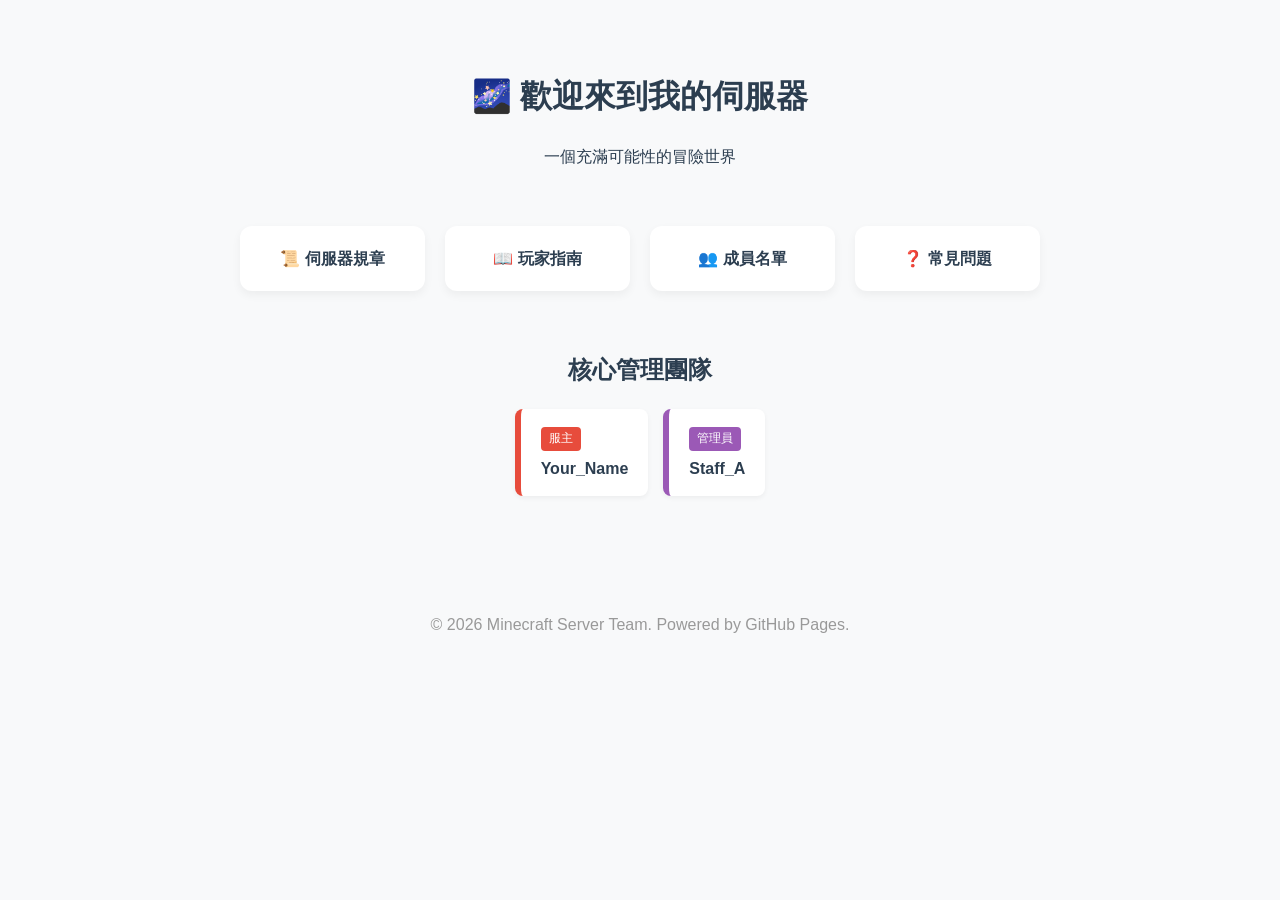
==== index.html @ 70617437 "新增首頁和樣式檔案，建立伺服器的基本結構與樣式" ====
<!DOCTYPE html>
<html lang="zh-TW">
<head>
    <meta charset="UTF-8">
    <meta name="viewport" content="width=device-width, initial-scale=1.0">
    <title>我的 Minecraft 伺服器首頁</title>
    <link rel="stylesheet" href="style.css">
</head>
<body>

    <header class="fade-in" style="text-align: center; margin-top: 50px;">
        <h1>🌌 歡迎來到我的伺服器</h1>
        <p>一個充滿可能性的冒險世界</p>
    </header>

    <div class="nav-grid fade-in" style="animation-delay: 0.2s;">
        <a href="rules.html" class="nav-item">📜 伺服器規章</a>
        <a href="guide.html" class="nav-item">📖 玩家指南</a>
        <a href="members.html" class="nav-item">👥 成員名單</a>
        <a href="faq.html" class="nav-item">❓ 常見問題</a>
    </div>

    <section class="fade-in" style="animation-delay: 0.4s; width: 90%; max-width: 800px;">
        <h2 style="text-align: center;">核心管理團隊</h2>
        <div class="member-list">
            <div class="member-card rank-owner">
                <span class="rank-tag bg-owner">服主</span>
                <div><strong>Your_Name</strong></div>
            </div>
            <div class="member-card rank-admin">
                <span class="rank-tag bg-admin">管理員</span>
                <div><strong>Staff_A</strong></div>
            </div>
        </div>
    </section>

    <footer class="fade-in" style="margin-top: 100px; padding-bottom: 50px; color: #999;">
        <p>© 2026 Minecraft Server Team. Powered by GitHub Pages.</p>
    </footer>

</body>
</html>
---- style.css ----
/* 變數定義：方便以後一鍵改色 */
:root {
    --bg-color: #f8f9fa;
    --card-bg: #ffffff;
    --primary-blue: #3498db;
    --text-main: #2c3e50;
    
    /* 職位顏色 */
    --color-owner: #e74c3c;      /* 服主 */
    --color-admin: #9b59b6;      /* 管理員 */
    --color-pr: #e91e63;         /* 公關 */
    --color-dev: #2ecc71;        /* 插件師 */
}

body {
    font-family: "PingFang TC", "Microsoft JhengHei", sans-serif;
    background-color: var(--bg-color);
    color: var(--text-main);
    margin: 0;
    line-height: 1.6;
    display: flex;
    flex-direction: column;
    align-items: center;
}

/* 緩慢顯現動畫 */
.fade-in {
    opacity: 0;
    transform: translateY(20px);
    animation: fadeIn 1s ease-out forwards;
}

@keyframes fadeIn {
    to { opacity: 1; transform: translateY(0); }
}

/* 導覽卡片 */
.nav-grid {
    display: grid;
    grid-template-columns: repeat(auto-fit, minmax(140px, 1fr));
    gap: 20px;
    width: 90%;
    max-width: 800px;
    margin: 40px 0;
}

.nav-item {
    background: var(--card-bg);
    padding: 20px;
    border-radius: 12px;
    text-align: center;
    text-decoration: none;
    color: inherit;
    font-weight: bold;
    box-shadow: 0 4px 10px rgba(0,0,0,0.05);
    transition: 0.3s;
}

.nav-item:hover {
    transform: translateY(-8px);
    box-shadow: 0 8px 20px rgba(52, 152, 219, 0.3);
    color: var(--primary-blue);
}

/* 成員卡片樣式 */
.member-list {
    display: flex;
    flex-wrap: wrap;
    gap: 15px;
    justify-content: center;
}

.member-card {
    background: white;
    padding: 15px 20px;
    border-radius: 8px;
    border-left: 6px solid #ddd;
    box-shadow: 0 2px 5px rgba(0,0,0,0.05);
}

.rank-tag {
    font-size: 12px;
    padding: 2px 8px;
    border-radius: 4px;
    color: white;
    margin-bottom: 5px;
    display: inline-block;
}

/* 職位對應 */
.rank-owner { border-left-color: var(--color-owner); }
.bg-owner { background-color: var(--color-owner); }
.rank-admin { border-left-color: var(--color-admin); }
.bg-admin { background-color: var(--color-admin); }
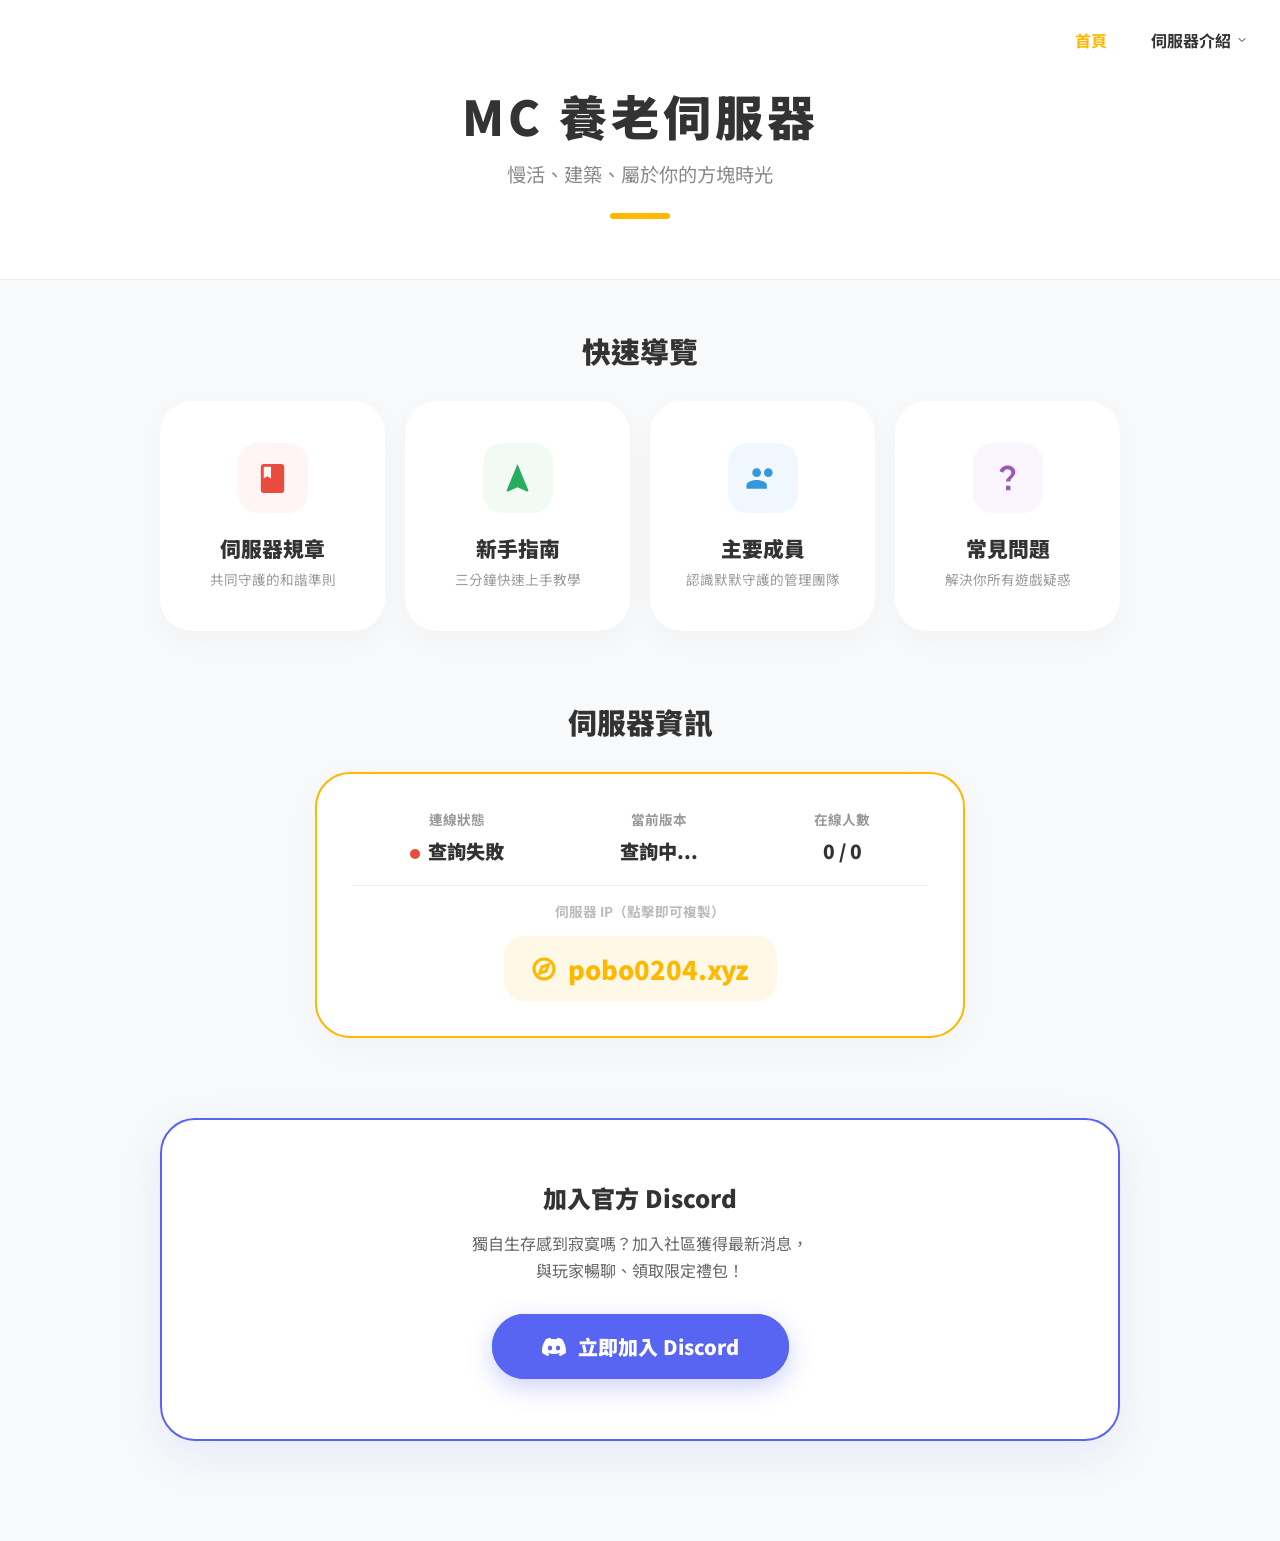
==== commit fa873020: "feat: Add server rules page with structured layout and styles - Created `rule.html` for server rules" ====
--- a/index.html
+++ b/index.html
@@ -3,40 +3,108 @@
 <head>
     <meta charset="UTF-8">
     <meta name="viewport" content="width=device-width, initial-scale=1.0">
-    <title>我的 Minecraft 伺服器首頁</title>
-    <link rel="stylesheet" href="style.css">
+    <title>首頁 | MC 養老伺服器</title>
+    <link rel="stylesheet" href="styles/base.css">
+    <link rel="stylesheet" href="styles/style.css">
+    <link rel="stylesheet" href="styles/navbar.css">
 </head>
 <body>
+    <nav class="navbar">
+        <a href="/index.html" class="nav-link active">首頁</a>
+        <div class="dropdown">
+            <a href="#" class="nav-link dropdown-toggle">
+                伺服器介紹
+                <svg width="12" height="12" viewBox="0 0 24 24" fill="none" stroke="currentColor" stroke-width="2" stroke-linecap="round" stroke-linejoin="round"><polyline points="6 9 12 15 18 9"></polyline></svg>
+            </a>
+            <ul class="dropdown-menu">
+                <li><a href="/pages/rules.html" class="dropdown-item">伺服器規章</a></li>
+                <li><a href="/pages/member.html" class="dropdown-item">主要成員</a></li>
+                <li><a href="/pages/command.html" class="dropdown-item">常用指令</a></li>
+                <li><a href="/pages/qa.html" class="dropdown-item">常見問題</a></li>
+            </ul>
+        </div>
+    </nav>
 
-    <header class="fade-in" style="text-align: center; margin-top: 50px;">
-        <h1>🌌 歡迎來到我的伺服器</h1>
-        <p>一個充滿可能性的冒險世界</p>
+    <header class="header">
+        <h1>MC 養老伺服器</h1>
+        <p class="header-desc">慢活、建築、屬於你的方塊時光</p>
+        <div class="header-line"></div>
     </header>
 
-    <div class="nav-grid fade-in" style="animation-delay: 0.2s;">
-        <a href="rules.html" class="nav-item">📜 伺服器規章</a>
-        <a href="guide.html" class="nav-item">📖 玩家指南</a>
-        <a href="members.html" class="nav-item">👥 成員名單</a>
-        <a href="faq.html" class="nav-item">❓ 常見問題</a>
+    <div class="container">
+        
+        <h2 class="section-title">快速導覽</h2>
+        <div class="nav-grid">
+            <a href="/pages/rules.html" class="nav-card animated-card" style="--t-color: var(--rule-color); --t-glow: rgba(231,76,60,0.2); --t-bg: #fff5f5;">
+                <div class="nav-icon">
+                    <svg class="svg-icon" viewBox="0 0 24 24"><path d="M18 2H6c-1.1 0-2 .9-2 2v16c0 1.1.9 2 2 2h12c1.1 0 2-.9 2-2V4c0-1.1-.9-2-2-2zM6 4h5v8l-2.5-1.5L6 12V4z"/></svg>
+                </div>
+                <h3>伺服器規章</h3>
+                <p>共同守護的和諧準則</p>
+            </a>
+
+            <a href="/pages/guide.html" class="nav-card animated-card" style="--t-color: var(--guide-color); --t-glow: rgba(39,174,96,0.2); --t-bg: #f2faf3;">
+                <div class="nav-icon">
+                    <svg class="svg-icon" viewBox="0 0 24 24"><path d="M12 2L4.5 20.29l.71.71L12 18l6.79 3 .71-.71z"/></svg>
+                </div>
+                <h3>新手指南</h3>
+                <p>三分鐘快速上手教學</p>
+            </a>
+
+            <a href="/pages/member.html" class="nav-card animated-card" style="--t-color: var(--staff-color); --t-glow: rgba(52,152,219,0.2); --t-bg: #f0f7ff;">
+                <div class="nav-icon">
+                    <svg class="svg-icon" viewBox="0 0 24 24"><path d="M16 11c1.66 0 2.99-1.34 2.99-3S17.66 5 16 5s-3 1.34-3 3 1.34 3 3 3zm-8 0c1.66 0 2.99-1.34 2.99-3S9.66 5 8 5 5 6.34 5 8s1.34 3 3 3zm0 2c-2.33 0-7 1.17-7 3.5V19h14v-2.5c0-2.33-4.67-3.5-7-3.5z"/></svg>
+                </div>
+                <h3>主要成員</h3>
+                <p>認識默默守護的管理團隊</p>
+            </a>
+
+            <a href="/pages/qa.html" class="nav-card animated-card" style="--t-color: var(--faq-color); --t-glow: rgba(155,89,182,0.2); --t-bg: #faf5ff;">
+                <div class="nav-icon">
+                    <svg class="svg-icon" viewBox="0 0 24 24"><path d="M11.07 12.85c.77-1.39 2.25-2.21 3.11-3.44.91-1.29.4-3.7-2.18-3.7-1.69 0-2.52 1.28-2.87 2.34L6.54 6.96C7.25 4.83 9.18 3 11.99 3c2.35 0 3.96 1.07 4.78 2.41.7 1.15.7 2.48.31 3.42-.87 2.08-2.14 2.48-3.03 4.07v1.1h-2.93v-1.15zM11 20v-3h3v3h-3z"/></svg>
+                </div>
+                <h3>常見問題</h3>
+                <p>解決你所有遊戲疑惑</p>
+            </a>
+        </div>
+
+        <h2 class="section-title">伺服器資訊</h2>
+        <div class="server-card animated-card" id="serverCard" onclick="copyIP()">
+            <div class="copy-success">✨ 已複製 IP 到剪貼簿！</div>
+            <div class="info-row">
+                <div class="info-item">
+                    <div class="info-label">連線狀態</div>
+                    <div class="info-value"><span class="status-dot" id="dot"></span><span id="status">查詢中...</span></div>
+                </div>
+                <div class="info-item">
+                    <div class="info-label">當前版本</div>
+                    <div class="info-value" id="version">查詢中...</div>
+                </div>
+                <div class="info-item">
+                    <div class="info-label">在線人數</div>
+                    <div class="info-value" id="players">0 / 0</div>
+                </div>
+            </div>
+            <div class="ip-hint">伺服器 IP（點擊即可複製）</div>
+            <div class="ip-display">
+                <svg class="compass-icon" viewBox="0 0 24 24"><circle cx="12" cy="12" r="10"></circle><polygon points="16.24 7.76 14.12 14.12 7.76 16.24 9.88 9.88 16.24 7.76"></polygon></svg>
+                <span id="ipText">pobo0204.xyz</span>
+            </div>
+        </div>
+
+        <div class="discord-card animated-card">
+            <h2 style="font-weight: 900;">加入官方 Discord</h2>
+            <p style="color: #666; margin-top: 15px;">獨自生存感到寂寞嗎？加入社區獲得最新消息，<br>與玩家暢聊、領取限定禮包！</p>
+            <a href="https://discord.gg/raNts4Mrdd" target="_blank" class="d-btn">
+                <svg style="width:24px;height:24px;fill:white;" viewBox="0 0 24 24">
+                    <path d="M20.317 4.37a19.791 19.791 0 0 0-4.885-1.515a.074.074 0 0 0-.079.037c-.21.375-.444.864-.608 1.25a18.27 18.27 0 0 0-5.487 0a12.64 12.64 0 0 0-.617-1.25a.077.077 0 0 0-.079-.037A19.736 19.736 0 0 0 3.677 4.37a.07.07 0 0 0-.032.027C.533 9.046-.32 13.58.099 18.057a.082.082 0 0 0 .031.057a19.9 19.9 0 0 0 5.993 3.03a.078.078 0 0 0 .084-.028a14.09 14.09 0 0 0 1.226-1.994a.076.076 0 0 0-.041-.106a13.107 13.107 0 0 1-1.872-.892a.077.077 0 0 1-.008-.128a10.2 10.2 0 0 0 .372-.292a.074.074 0 0 1 .077-.01c3.928 1.793 8.18 1.793 12.062 0a.074.074 0 0 1 .078.01c.12.098.246.198.373.292a.077.077 0 0 1-.006.127a12.299 12.299 0 0 1-1.873.892a.077.077 0 0 0-.041.107c.36.698.772 1.362 1.225 1.993a.076.076 0 0 0 .084.028a19.839 19.839 0 0 0 6.002-3.03a.077.077 0 0 0 .032-.054c.5-5.177-.838-9.674-3.549-13.66a.061.061 0 0 0-.031-.03zM8.02 15.33c-1.183 0-2.157-1.085-2.157-2.419c0-1.333.956-2.419 2.157-2.419c1.21 0 2.176 1.086 2.157 2.419c0 1.334-.947 2.419-2.157 2.419zm7.975 0c-1.183 0-2.157-1.085-2.157-2.419c0-1.333.955-2.419 2.157-2.419c1.21 0 2.176 1.086 2.157 2.419c0 1.334-.946 2.419-2.157 2.419z"/>
+                </svg>
+                立即加入 Discord
+            </a>
+        </div>
+
     </div>
 
-    <section class="fade-in" style="animation-delay: 0.4s; width: 90%; max-width: 800px;">
-        <h2 style="text-align: center;">核心管理團隊</h2>
-        <div class="member-list">
-            <div class="member-card rank-owner">
-                <span class="rank-tag bg-owner">服主</span>
-                <div><strong>Your_Name</strong></div>
-            </div>
-            <div class="member-card rank-admin">
-                <span class="rank-tag bg-admin">管理員</span>
-                <div><strong>Staff_A</strong></div>
-            </div>
-        </div>
-    </section>
-
-    <footer class="fade-in" style="margin-top: 100px; padding-bottom: 50px; color: #999;">
-        <p>© 2026 Minecraft Server Team. Powered by GitHub Pages.</p>
-    </footer>
-
+    <script src="scripts/script.js"></script>
 </body>
 </html>
--- a/styles/base.css
+++ b/styles/base.css
@@ -0,0 +1,111 @@
+@import url('https://fonts.googleapis.com/css2?family=Noto+Sans+TC:wght@400;500;700;900&display=swap');
+
+:root {
+    --primary-color: #FFB800;
+    --bg-color: #f8f9fa;
+    --card-bg: #ffffff;
+    --text-dark: #333;
+    --text-light: #888;
+    --border-color: #eee;
+
+    /* Semantic Colors */
+    --rule-color: #e74c3c;
+    --guide-color: #27ae60;
+    --staff-color: #3498db;
+    --faq-color: #9b59b6;
+    --discord-color: #5865F2;
+}
+
+* {
+    margin: 0;
+    padding: 0;
+    box-sizing: border-box;
+}
+
+body {
+    font-family: 'Noto Sans TC', sans-serif;
+    background-color: var(--bg-color);
+    color: var(--text-dark);
+    overflow-x: hidden; /* Prevents horizontal scroll from animations */
+}
+
+.container {
+    max-width: 1000px;
+    margin: 0 auto;
+    padding: 0 20px;
+}
+
+/* --- Header --- */
+.header {
+    text-align: center;
+    padding: 80px 20px 60px;
+    background: var(--card-bg);
+    border-bottom: 1px solid var(--border-color);
+    margin-bottom: 50px;
+}
+
+.header h1 {
+    font-size: 3rem;
+    font-weight: 900;
+    letter-spacing: 4px;
+    opacity: 0;
+    transform: translateY(20px);
+    animation: fadeInUp 0.8s ease forwards;
+}
+
+.header-desc {
+    color: var(--text-light);
+    font-size: 1.2rem;
+    margin-top: 10px;
+    opacity: 0;
+    transform: translateY(15px);
+    animation: fadeInUp 0.8s ease forwards 0.2s;
+}
+
+.header-line {
+    width: 60px;
+    height: 6px;
+    background: var(--primary-color);
+    margin: 25px auto 0;
+    border-radius: 10px;
+    opacity: 0;
+    transform: scaleX(0);
+    animation: lineGrow 0.8s ease forwards 0.4s;
+}
+
+.section-title {
+    text-align: center;
+    font-size: 1.8rem;
+    font-weight: 900;
+    margin-bottom: 30px;
+    opacity: 0;
+    transform: translateY(20px);
+    animation: fadeInUp 0.8s ease forwards;
+}
+
+/* --- Animations --- */
+@keyframes fadeInUp {
+    to {
+        opacity: 1;
+        transform: translateY(0);
+    }
+}
+
+@keyframes lineGrow {
+    to {
+        opacity: 1;
+        transform: scaleX(1);
+    }
+}
+
+/* --- Animated Card Entrance --- */
+.animated-card {
+    opacity: 0;
+    transform: translateY(30px);
+    transition: opacity 0.6s ease-out, transform 0.6s cubic-bezier(0.2, 0.8, 0.2, 1);
+}
+
+.animated-card.is-visible {
+    opacity: 1;
+    transform: translateY(0);
+}
--- a/styles/style.css
+++ b/styles/style.css
@@ -0,0 +1,250 @@
+/* --- 1. 快速導覽卡片 --- */
+.nav-grid {
+    display: grid;
+    grid-template-columns: repeat(auto-fit, minmax(220px, 1fr));
+    gap: 20px;
+    margin-bottom: 70px;
+}
+
+.nav-card {
+    background: var(--card-bg);
+    border-radius: 32px;
+    padding: 40px 20px;
+    text-align: center;
+    text-decoration: none;
+    color: var(--text-dark);
+    box-shadow: 0 10px 30px rgba(0, 0, 0, 0.03);
+    border: 2px solid transparent;
+    display: flex;
+    flex-direction: column;
+    align-items: center;
+    transition: transform 0.15s cubic-bezier(0, 0, 0.2, 1), box-shadow 0.25s ease-out, border-color 0.25s ease-out;
+}
+
+.nav-card:hover {
+    transform: translateY(-10px);
+    border-color: var(--t-color);
+    box-shadow: 0 20px 45px rgba(0, 0, 0, 0.05), 0 0 20px var(--t-glow);
+}
+
+.nav-icon {
+    width: 70px;
+    height: 70px;
+    background: var(--t-bg);
+    border-radius: 20px;
+    display: flex;
+    justify-content: center;
+    align-items: center;
+    margin-bottom: 20px;
+    transition: transform 0.3s cubic-bezier(0.2, 0.8, 0.2, 1);
+}
+
+.nav-card:hover .nav-icon {
+    transform: rotate(-8deg) scale(1.1);
+}
+
+.svg-icon {
+    width: 35px;
+    height: 35px;
+    fill: var(--t-color);
+}
+
+.nav-card h3 {
+    font-size: 1.3rem;
+    font-weight: 900;
+    margin-bottom: 6px;
+}
+
+.nav-card p {
+    font-size: 0.85rem;
+    color: #999;
+}
+
+/* --- 2. 伺服器狀態卡片 --- */
+.server-card {
+    background: var(--card-bg);
+    border: 2px solid var(--primary-color);
+    border-radius: 35px;
+    padding: 35px;
+    width: 100%;
+    max-width: 650px;
+    margin: 0 auto 80px;
+    display: flex;
+    flex-direction: column;
+    align-items: center;
+    gap: 15px;
+    box-shadow: 0 10px 40px rgba(0, 0, 0, 0.03);
+    cursor: pointer;
+    position: relative;
+    transition: transform 0.15s cubic-bezier(0, 0, 0.2, 1), box-shadow 0.25s ease-out;
+}
+
+.server-card:hover {
+    transform: translateY(-8px);
+    box-shadow: 0 20px 45px rgba(255, 184, 0, 0.1);
+}
+
+.info-row {
+    display: flex;
+    justify-content: space-around;
+    width: 100%;
+    border-bottom: 1px solid var(--border-color);
+    padding-bottom: 20px;
+}
+
+.info-item {
+    text-align: center;
+}
+
+.info-label {
+    font-size: 0.85rem;
+    color: #999;
+    margin-bottom: 8px;
+    font-weight: 700;
+}
+
+.info-value {
+    font-size: 1.2rem;
+    font-weight: 900;
+}
+
+.ip-hint {
+    font-size: 0.85rem;
+    color: #bbb;
+    font-weight: 700;
+}
+
+.ip-display {
+    display: flex;
+    align-items: center;
+    gap: 12px;
+    background: #fff8e6;
+    padding: 14px 28px;
+    border-radius: 20px;
+    color: var(--primary-color);
+    font-weight: 900;
+    font-size: 1.6rem;
+    transition: background 0.2s, color 0.2s;
+}
+
+.server-card:hover .ip-display {
+    background: var(--primary-color);
+    color: #fff;
+}
+
+.compass-icon {
+    width: 24px;
+    height: 24px;
+    fill: none;
+    stroke: currentColor;
+    stroke-width: 3;
+}
+
+.status-dot {
+    display: inline-block;
+    width: 10px;
+    height: 10px;
+    border-radius: 50%;
+    margin-right: 8px;
+    background-color: #ccc; /* Default offline color */
+    transition: background-color 0.5s ease;
+}
+
+.status-dot.online {
+    background-color: #2ecc71;
+    box-shadow: 0 0 8px #2ecc71;
+}
+
+.status-dot.offline {
+    background-color: #e74c3c;
+}
+
+/* 複製成功氣泡 */
+.copy-success {
+    position: absolute;
+    top: -20px;
+    left: 50%;
+    transform: translateX(-50%);
+    background: #333;
+    color: white;
+    padding: 8px 18px;
+    border-radius: 12px;
+    font-size: 0.85rem;
+    opacity: 0;
+    visibility: hidden;
+    transition: top 0.3s cubic-bezier(0.18, 0.89, 0.32, 1.28), opacity 0.3s, visibility 0.3s;
+    z-index: 100;
+}
+
+.server-card.show-success .copy-success {
+    top: -50px;
+    opacity: 1;
+    visibility: visible;
+}
+
+/* --- 3. Discord 加入卡片 --- */
+.discord-card {
+    background: var(--card-bg);
+    border: 2.5px solid var(--discord-color);
+    border-radius: 35px;
+    padding: 60px 30px;
+    text-align: center;
+    box-shadow: 0 15px 45px rgba(88, 101, 242, 0.1);
+    margin-bottom: 100px;
+}
+
+.discord-card h2 {
+    font-weight: 900;
+}
+
+.discord-card p {
+    color: #666;
+    margin-top: 15px;
+    line-height: 1.7;
+}
+
+.d-btn {
+    text-decoration: none;
+    padding: 18px 50px;
+    background: var(--discord-color);
+    color: #fff;
+    border-radius: 50px;
+    font-weight: 900;
+    font-size: 1.25rem;
+    display: inline-flex;
+    align-items: center;
+    gap: 12px;
+    margin-top: 30px;
+    transition: transform 0.1s cubic-bezier(0, 0, 0.2, 1), background 0.2s ease;
+    position: relative;
+    box-shadow: 0 8px 25px rgba(88, 101, 242, 0.3);
+}
+
+.d-btn:hover {
+    transform: scale(1.08);
+    background: #4752C4;
+}
+
+.d-btn::after {
+    content: '';
+    position: absolute;
+    top: 0;
+    left: 0;
+    right: 0;
+    bottom: 0;
+    border-radius: 50px;
+    border: 2px solid var(--discord-color);
+    animation: pulse 2s infinite;
+    pointer-events: none;
+}
+
+@keyframes pulse {
+    0% {
+        transform: scale(1);
+        opacity: 0.6;
+    }
+    100% {
+        transform: scale(1.4);
+        opacity: 0;
+    }
+}
--- a/styles/navbar.css
+++ b/styles/navbar.css
@@ -0,0 +1,68 @@
+/* Navbar styles */
+.navbar {
+    position: absolute;
+    top: 20px;
+    right: 20px;
+    display: flex;
+    gap: 20px;
+    align-items: center;
+}
+
+.nav-link {
+    text-decoration: none;
+    color: var(--text-dark);
+    font-weight: 700;
+    font-size: 1rem;
+    padding: 8px 12px;
+    border-radius: 8px;
+    transition: background-color 0.2s ease, color 0.2s ease;
+}
+
+.nav-link:hover {
+    background-color: #e9ecef;
+}
+
+.nav-link.active {
+    color: var(--primary-color);
+}
+
+.dropdown {
+    position: relative;
+}
+
+.dropdown-toggle {
+    cursor: pointer;
+    display: flex;
+    align-items: center;
+    gap: 5px;
+}
+
+.dropdown-menu {
+    display: none;
+    position: absolute;
+    top: 100%;
+    right: 0;
+    background-color: var(--card-bg);
+    border-radius: 8px;
+    box-shadow: 0 8px 16px rgba(0,0,0,0.1);
+    padding: 10px 0;
+    min-width: 160px;
+    z-index: 1000;
+    list-style: none;
+}
+
+.dropdown:hover .dropdown-menu {
+    display: block;
+}
+
+.dropdown-item {
+    display: block;
+    padding: 10px 20px;
+    color: var(--text-dark);
+    text-decoration: none;
+    transition: background-color 0.2s ease;
+}
+
+.dropdown-item:hover {
+    background-color: #f8f9fa;
+}
